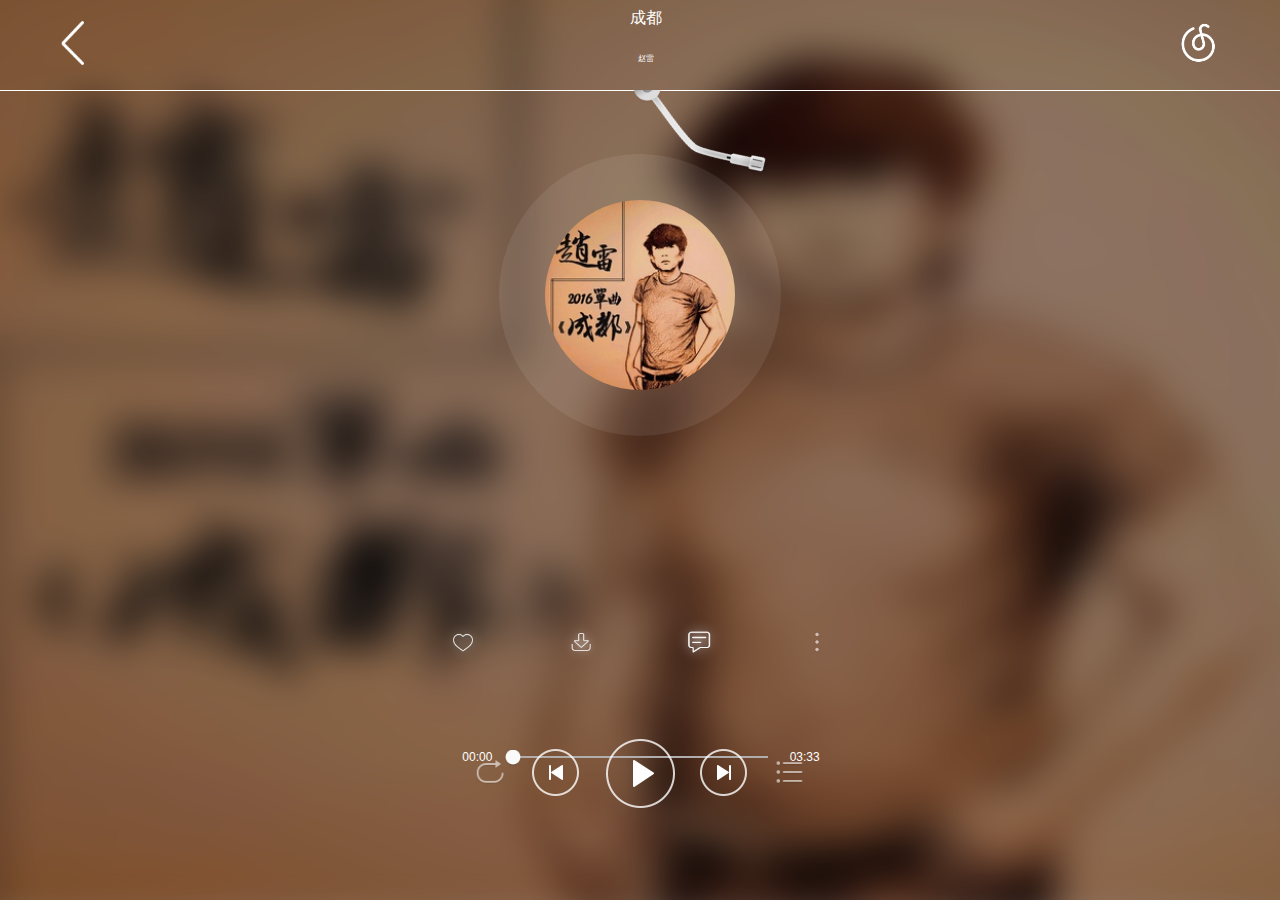
==== index.html @ 21b94483 "index" ====
<!DOCTYPE html>
<html>
    <head>
        <meta charset="utf-8">
        <meta name="viewport" content="width=device-width, initial-scale=1, maximum-scale=1, user-scalable=no"/>
        <title>VKer music</title>
        <link rel="stylesheet" href="css/music.css">
        <link rel="icon" type="image/png" href="images/loved.png">
        <!-- <script src="http://cdn.bootcss.com/jquery/3.1.1/jquery.js"></script> -->
        <script src="js/jquery.min.js"></script>
        <script src="js/jquery-ui.min.js"></script>
    </head>
    <body>
        <div class="musicBg">
            <img id="id-img-musicBg" src="images/cd.jpg" alt="" />
            <div class="bgCover"></div>
        </div>

        <div class="musicName">
            <img id="id-img-return" src="images/return.png" alt="" />
            <div class="music-info">
                <span class="song">成都</span>
                <span class="artist">赵雷</span>
            </div>
            <img id="id-img-share" src="images/share.png" alt="" />
        </div>

        <div class="musicPlayer">
            <img class="play-needle pause-needle" id="id-play-needle" src="images/play_needle.png"/>
            <div class="center-bg"></div>
            <div class="player-center" id="id-player-center">
                <img class="center-song" src="images/cd.jpg" alt="" />
                <img class="center-border" src="images/center_border.png"/>
            </div>

            <div class="footer">
                <!-- 4 logo -->
                <div class="footer-logos">
                    <img class="footer-love" src="images/love.png" alt="" />
                    <img class="footer-downlod" src="images/download.png" alt="" />
                    <img class="footer-talk" src="images/talk.png" alt="" />
                    <img class="footer-about" src="images/about.png" alt="" />
                </div>

                <div class="footer-timelist">
                    <span class="timelist-start">00:00</span>

                    <div class="timelist">
                        <div class="timelist-bg"></div>
                        <input class="timelist-slider" type="range" step=0.1 type="range" max=100 min=0 value=0>
                        <div class="timelist-ing">
                            <img id="id-img-process" src="images/process.png" alt="" />
                        </div>
                    </div>
                    <span class="timelist-end"></span>
                </div>
            </div>

            <audio id='id-audio-player'>
                <source class='vker-src-active' data-active='0' data-mic='3' src="music/赵雷 - 成都.mp3">
                <source src="music/赵雷 - 南方姑娘.mp3">
                <source src="music/周二珂 - 告白气球.mp3">
            </audio >

            <div class="footer-player">
                <img class="footer-loop" src="images/onebyone.png" alt="" />
                <img class="footer-prev" src="images/prev.png" alt="" />
                <img class="footer-play" src="images/play.png" alt="" />
                <img class="footer-next" src="images/next.png" alt="" />
                <img class="footer-src" id="id-img-src" src="images/src.png" alt="" />
            </div>
        </div>

        <div class="musicList">
            <div class="play-list">
                <div class="list-title">播放列表（<span id="playListCount">3</span>）</div>
            </div>
            <ul class="list-content" id="listContent">
                <li class="li-active">
                    <img style="display:inline-block;" class="song-play song-active" src="images/song_play.png" alt="" />
                    <span>成都 - 赵雷</span>
                </li>
                <li>
                    <img class="song-play" src="images/song_play.png" alt="" />
                    <span>南方姑娘 - 赵雷</span>
                </li>
                <li>
                    <img class="song-play" src="images/song_play.png" alt="" />
                    <span>告白气球 - 周二珂</span>
                </li>
            </ul>
        </div>
    </body>
    <script src="js/music.js"></script>
</html>
---- css/music.css ----
@keyframes rotate-disk {
    100% {
        transform: rotateZ(360deg);
    }
}

@keyframes rotate-disk-new {
    100% {
        transform: rotateZ(360deg);
    }
}

* {
    margin: 0;
    padding: 0;
    position: relative;
    width: 100%;
    height: 100%;
    overflow: hidden;
}

.musicBg img {
    position: absolute;
    height: 110%;
    width: 110%;
    margin: -5%;
    background-size: cover;
    -webkit-filter: blur(20px);
    filter: progid:DXImageTransform.Microsoft.Blur(PixelRadius=20, MakeShadow=false);
    z-index: -1;
}

.bgCover {
    background: rgba(0, 0, 0, 0.4);
    height: 100%;
    width: 100%;
}

.musicName {
    display: flex;
    position: absolute;
    left: 0;
    top: 0;
    height: 10%;
    border-bottom: 1px solid white;
}

#id-img-return {
    top: 4px;
    left: 3%;
    height: 87%;
    width: 80px;
}

#id-img-share {
    top: -2px;
    right: 3%;
    height: 100%;
    width: 100px;
}

.music-info {
    text-align: center;
    color: white;
}

.music-info span {
    display: block;
    height: 50%;
    margin-left: 15px;
}

.song {
    top: 8px;
}

.artist {
    font-size: 8px;
    margin-top: 8px
}

.musicPlayer {
    position: absolute;
    overflow: hidden;
    top: 10%;
    width: 100%;
    height: 90%;
    color: white;
}

.play-needle {
    position: absolute;
    top: -23px;
    left: 50%;
    margin: 0px -12px;
    z-index: 10;
    width: 100px;
    height: 150px;

    transform-origin: 20px 20px;
    transition: transform 0.4s;
    -webkit-transform-origin: 20px 20px;
    -webkit-transition: -webkit-transform 0.4s;
}

.pause-needle {
    transform: rotateZ(-25deg);
    -webkit-transform: rotateZ(-25deg);
}

.center-bg {
    width: 282px;
    height: 282px;
    position: absolute;
    left: 50%;
    top: 64px;
    margin: 0px -141px;
    background-color: rgba(251, 251, 251, 0.08);
    border-radius: 50%;
}

.player-center {
    width: 280px;
    height: 280px;
    position: absolute;
    left: 50%;
    top: 65px;
    margin: 0% -140px;

    animation: rotate-disk 20s infinite normal linear;
    animation-play-state: paused;
    -webkit-animation: rotate-disk 20s infinite normal linear;
    -webkit-animation-play-state: paused;
}

.player-center-new {
    width: 280px;
    height: 280px;
    position: absolute;
    left: 50%;
    top: 65px;
    margin: 0% -140px;

    animation: rotate-disk-new 20s infinite normal linear;
    animation-play-state: paused;
    -webkit-animation: rotate-disk-new 20s infinite normal linear;
    -webkit-animation-play-state: paused;
}

.center-song {
    border-radius: 50%;
    width: 68%;
    margin: 16%;
    height: 68%;
}

.center-border {
    position: absolute;
    top: 0px;
}

.footer-logos {
    position: absolute;
    top: 65%;
    text-align: center;
}

.footer-logos img{
    display: inline-table;
    width: 50px;
    height: 50px;
    margin: 0 2.5% 0 2.5%;
    cursor: pointer;
}

.footer-timelist {
    width: 400px;
    height: 50px;
    position: absolute;
    bottom: 100px;
    margin: 0px -199px;
    left: 50%;
    font-size: 12px;
    font-family: Arial, Helvetica, sans-serif;
    display: flex;
}

.timelist {
    top: 6px;
    width: 1400px;
    margin: 0 auto;
    height: 20px;
    overflow: visible;
}

.timelist-bg {
    background-color: #B1ADAC;
    height: 2px;
}

.timelist-slider {
    position: absolute;
    bottom: 10px;
    width: 100%;
    z-index: 10;
    opacity: 0;
    cursor: pointer;
}

.timelist-ing{
    width: 0px;
    background-color: #FB0D0D;
    height: 2px;
    position: absolute;
    top: 0;
    left: 0;
    overflow: visible;
}

.timelist-ing img {
    height: 20px;
    width: 20px;
    position: absolute;
    top: -9px;
    margin-left: -11px;
    border-radius: 50%;
    overflow: visible;
    cursor: pointer;
}


.footer-timelist span {
    text-align: center;
}

.footer-player {
    position: absolute;
    text-align: center;
    width: 400px;
    left: 50%;
    margin: 0px -200px;
    top: 80%;
}

.footer-player img {
    cursor: pointer;
    margin: 0 10px 0 10px;
}

.footer-loop, .footer-src {
    width: 32px;
    height: 32px;
    margin-bottom: 20px !important;
}

.footer-prev, .footer-next {
    width: 50px;
    height: 50px;
    margin-bottom: 10px !important;
}

.footer-play {
    width: 70px;
    height: 70px;
}

.musicList {
    background: #fff;
    position: fixed;
    width: 100%;
    height: 60%;
    max-height: 390px;
    margin: 0 auto;
    bottom: -100%;
    overflow: hidden;

    transition: bottom 0.5s;
    -webkit-transition: bottom 0.5s;
}

.musiclistActive {
    bottom: 0px;
}

.play-list {
    position: relative;
    text-align: center;
    border-bottom: #ccc solid 1px;
    height: 30px;
    font-size: 20px;
    padding: 15px;
}

.list-content {
    margin: -20px 0 0 0;
    width: 102%;
    padding: 20px 4% 0 0;
}

.list-content li {
    height: 16px;
    border-bottom: #E2DFDF solid 1px;
    font-size: 16px;
    padding: 12px;
}

.li-active {
    color: #CF3D3A;
}

.song-play {
    display: none;
    width: 17px;
    height: 15px;
    margin-right: 5px;
    background-size: cover;
}
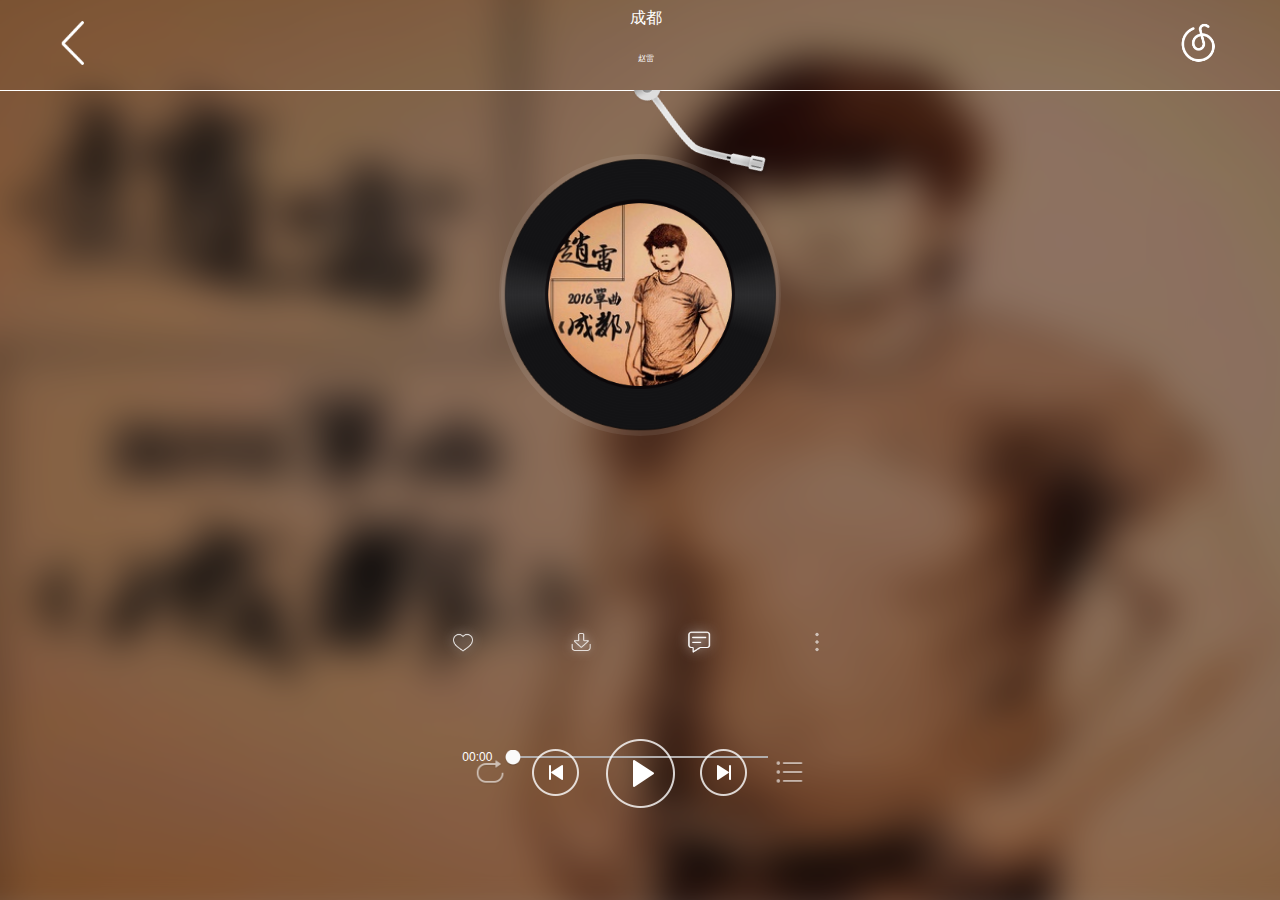
==== commit f01e5034: "4.7" ====
--- a/index.html
+++ b/index.html
@@ -57,9 +57,9 @@
             </div>
 
             <audio id='id-audio-player'>
-                <source class='vker-src-active' data-active='0' data-mic='3' src="music/赵雷 - 成都.mp3">
-                <source src="music/赵雷 - 南方姑娘.mp3">
-                <source src="music/周二珂 - 告白气球.mp3">
+                <source class='vker-src-active' data-active='0' data-mic='3' src="http://m2.music.126.net/Wt9SMxh0A6C671Y8IlkPYg==/18776360069257501.mp3">
+                <source src="http://m2.music.126.net/NCb371nCQFvwYWpDE7-jHA==/3402988500870657.mp3">
+                <source src="http://m2.music.126.net/gQDmHxjY_gAtRE-RKqDQJw==/1413971968361530.mp3">
             </audio >
 
             <div class="footer-player">
@@ -86,7 +86,7 @@
                 </li>
                 <li>
                     <img class="song-play" src="images/song_play.png" alt="" />
-                    <span>告白气球 - 周二珂</span>
+                    <span>理想 - 赵雷</span>
                 </li>
             </ul>
         </div>
--- a/css/music.css
+++ b/css/music.css
@@ -157,6 +157,7 @@
 .center-border {
     position: absolute;
     top: 0px;
+    left: 0px;
 }
 
 .footer-logos {
